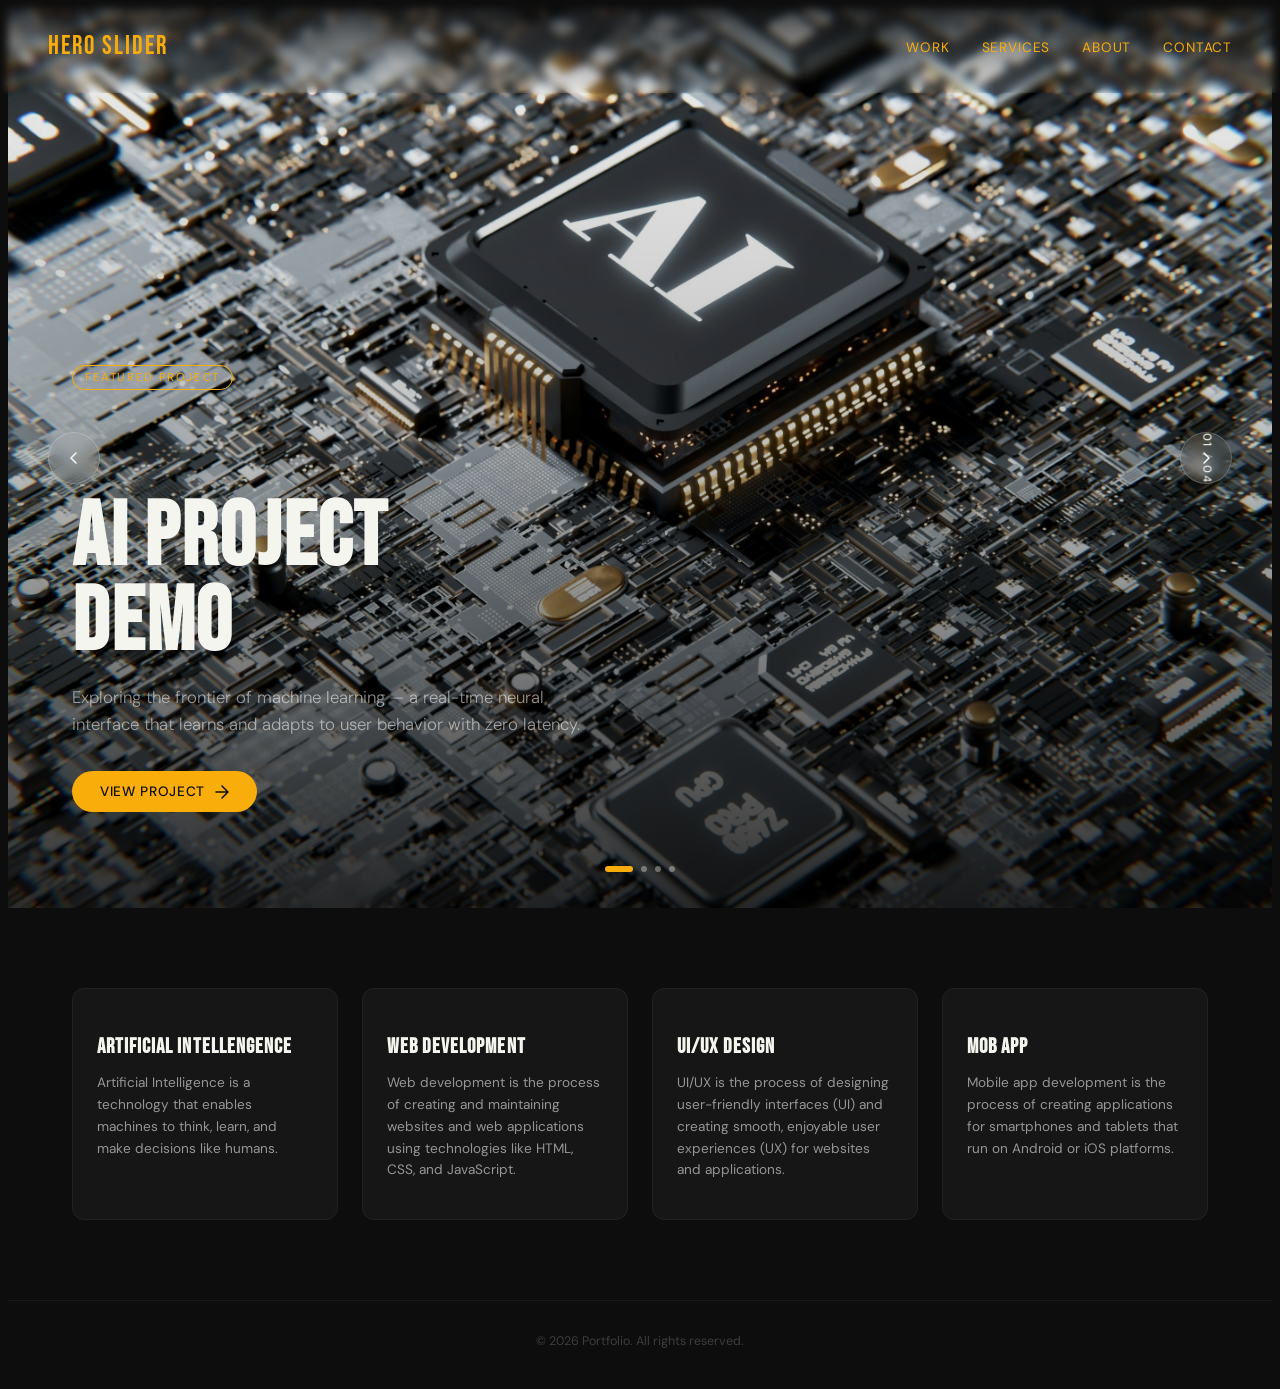
==== index.html @ 9cc0ae4b "Add project files" ====
<!DOCTYPE html>
<html lang="en">
<head>
  <meta charset="UTF-8" />
  <meta name="viewport" content="width=device-width, initial-scale=1.0" />
  <title>Hero Slider</title>
  <link rel="stylesheet" href="style.css">
  <link href="https://fonts.googleapis.com/css2?family=Bebas+Neue&family=DM+Sans:wght@300;400;500&display=swap" rel="stylesheet" />
</head>
<body>

<!-- NAV -->
<nav aria-label="Main navigation">
  <div class="head">Hero Slider</div>
  <ul class="nav-list">
    <li><a href="#">Work</a></li>
    <li><a href="#">Services</a></li>
    <li><a href="#">About</a></li>
    <li><a href="#">Contact</a></li>
  </ul>
</nav>

<!-- HERO SLIDER -->
<section id="hero" aria-label="Featured projects and services slider" role="region">

  <!-- Slides -->
  <article class="slide active" aria-hidden="false">
    <div class="slide-bg" style="background-image: url('images/AI\ image.jpg')" role="img" aria-label="AI neural network visualization"></div>
    <div class="slide-overlay"></div>
    <div class="slide-content">
      <span class="slide-tag">Featured Project</span>
      <h1 class="slide-title">AI Project<br>Demo</h1>
      <p class="slide-desc">Exploring the frontier of machine learning — a real-time neural interface that learns and adapts to user behavior with zero latency.</p>
      <a href="#" class="slide-cta" aria-label="View AI Project Demo">View Project
        <svg width="14" height="14" viewBox="0 0 14 14" fill="none" xmlns="http://www.w3.org/2000/svg"><path d="M1 7h12M7 1l6 6-6 6" stroke="currentColor" stroke-width="1.5" stroke-linecap="round" stroke-linejoin="round"/></svg>
      </a>
    </div>
  </article>

  <article class="slide" aria-hidden="true">
    <div class="slide-bg" style="background-image: url('images/Web\ Dev\ img.jpg')" role="img" aria-label="Web development code on screen"></div>
    <div class="slide-overlay"></div>
    <div class="slide-content">
      <span class="slide-tag">Services</span>
      <h1 class="slide-title">Web Dev<br>Services</h1>
      <p class="slide-desc">Frontend development focuses on building the visual and interactive parts of websites using clean code, responsive design, and smooth user experiences.</p>
      <a href="#" class="slide-cta" aria-label="Learn more about web development services">Learn More
        <svg width="14" height="14" viewBox="0 0 14 14" fill="none" xmlns="http://www.w3.org/2000/svg"><path d="M1 7h12M7 1l6 6-6 6" stroke="currentColor" stroke-width="1.5" stroke-linecap="round" stroke-linejoin="round"/></svg>
      </a>
    </div>
  </article>

  <article class="slide" aria-hidden="true">
    <div class="slide-bg" style="background-image: url('images/UIUX\ Design.jpg')" role="img" aria-label="UI/UX design mockups on desk"></div>
    <div class="slide-overlay"></div>
    <div class="slide-content">
      <span class="slide-tag">Design</span>
      <h1 class="slide-title">UX / UI<br>Design</h1>
      <p class="slide-desc">Crafting interfaces that feel inevitable. Research-driven, detail-obsessed design systems built to scale across every screen size.</p>
      <a href="#" class="slide-cta" aria-label="View UI/UX design portfolio">View Portfolio
        <svg width="14" height="14" viewBox="0 0 14 14" fill="none" xmlns="http://www.w3.org/2000/svg"><path d="M1 7h12M7 1l6 6-6 6" stroke="currentColor" stroke-width="1.5" stroke-linecap="round" stroke-linejoin="round"/></svg>
      </a>
    </div>
  </article>

  <article class="slide" aria-hidden="true">
    <div class="slide-bg" style="background-image: url('images/Mob\ App\ img.jpg')" role="img" aria-label="Mobile app on smartphone screen"></div>
    <div class="slide-overlay"></div>
    <div class="slide-content">
      <span class="slide-tag">Mobile</span>
      <h1 class="slide-title">Mobile<br>Apps</h1>
      <p class="slide-desc">Cross-platform mobile experiences built with React Native. Smooth, native-feeling apps shipped to both iOS and Android simultaneously.</p>
      <a href="#" class="slide-cta" aria-label="Learn more about mobile app development">Get a Quote
        <svg width="14" height="14" viewBox="0 0 14 14" fill="none" xmlns="http://www.w3.org/2000/svg"><path d="M1 7h12M7 1l6 6-6 6" stroke="currentColor" stroke-width="1.5" stroke-linecap="round" stroke-linejoin="round"/></svg>
      </a>
    </div>
  </article>

  <!-- Controls -->
  <button class="arrow" id="prev-btn" aria-label="Previous slide">
    <svg width="18" height="18" viewBox="0 0 18 18" fill="none"><path d="M11 4L6 9l5 5" stroke="currentColor" stroke-width="1.6" stroke-linecap="round" stroke-linejoin="round"/></svg>
  </button>
  <button class="arrow" id="next-btn" aria-label="Next slide">
    <svg width="18" height="18" viewBox="0 0 18 18" fill="none"><path d="M7 4l5 5-5 5" stroke="currentColor" stroke-width="1.6" stroke-linecap="round" stroke-linejoin="round"/></svg>
  </button>

  <!-- Dots -->
  <div class="dots" role="tablist" aria-label="Slide indicators"></div>

  <!-- Slide counter -->
  <div class="slide-counter" aria-hidden="true">
    <span id="cur-num">01</span> / <span id="tot-num">04</span>
  </div>

  <!-- Progress bar -->
  <!-- <div class="progress" id="progress-bar" aria-hidden="true"></div> -->
</section>

<!-- CARD -->
<section class="section-card" aria-label="Services overview">
  <div class="card">
    <h3>Artificial Intellengence</h3>
    <p>Artificial Intelligence is a technology that enables machines to think, learn, and make decisions like humans.</p></div>
  <div class="card">
    <h3>Web Development</h3>
    <p>Web development is the process of creating and maintaining websites and web applications using technologies like HTML, CSS, and JavaScript.</p>
  </div>
  <div class="card">
    <h3>UI/UX Design</h3>
    <p>UI/UX is the process of designing user-friendly interfaces (UI) and creating smooth, enjoyable user experiences (UX) for websites and applications.</p>
  </div>
  <div class="card">
    <h3>MOB APP</h3>
    <p>Mobile app development is the process of creating applications for smartphones and tablets that run on Android or iOS platforms.</p>
  </div>
</section>

<footer>© 2026 Portfolio. All rights reserved.</footer>

<script src="script.js"></script>
</body>
</html>
---- style.css ----
/* *, *::before, *::after { box-sizing: border-box; margin: 0; padding: 0; } */

    :root {
      --accent: #ff8a47;
      --dark: #0d0d0d;
      --light: #f5f5f0;
      --muted: rgba(255,255,255,0.55);
      --transition: 0.75s cubic-bezier(0.77,0,0.18,1);
    }

    html {
        scroll-behavior: smooth;
     }
    body { 
        font-family: 'DM Sans', sans-serif; 
        background: #0d0d0d; 
        color: #f5f5f0; 
        overflow-x: hidden; 
    }

    /* ── NAV ── */
    nav {
      position: fixed;
      padding: 1.25rem 3rem;
      display: flex; 
      align-items: center; 
      justify-content: space-between;
      top: 0; 
      left: 0; 
      right: 0; 
      z-index: 100;
      background: linear-gradient(to bottom, rgba(13,13,13,0.85), transparent);
      backdrop-filter: blur(4px);
    }
    .head { 
        font-family: 'Bebas Neue', sans-serif; 
        font-size: 1.6rem; 
        letter-spacing: 0.08em; 
        color: #f8ad0b; 
    }
    .nav-list { 
        display: flex;
        gap: 2rem; 
        list-style: none; 
    }
    .nav-list a { 
        text-decoration: none; 
        color: #f8ad0b;
        font-size: 0.85rem; 
        letter-spacing: 0.06em; 
        text-transform: uppercase; 
        transition: color 0.2s; 
    }
    .nav-list a:hover {
        color:#f5f5f0; 
    }
    /* ── SLIDER ── */
    #hero {
      position: relative; 
      width: 100%; 
      height: 100vh;
      overflow: hidden; 
      background: #0d0d0d;
    }
    .slide {
      position: absolute; 
      inset: 0;
      display: flex; 
      align-items: flex-end;
      opacity: 0; 
      transform: scale(1.04);
      transition: opacity 0.75s cubic-bezier(0.77,0,0.18,1), transform 0.75s cubic-bezier(0.77,0,0.18,1);
      pointer-events: none;
    }
    .slide.active { 
        opacity: 1; 
        transform: scale(1); 
        pointer-events: auto;
    }
    .slide.prev { 
        opacity: 0; 
        transform: scale(0.97); 
    }

    .slide-bg {
      position: absolute; 
      inset: 0;
      background-size: cover; 
      background-position: center;
      transition: transform 8s linear;
    }
    .slide.active .slide-bg { 
        transform: scale(1.06); 
    }

    .slide-overlay {
      position: absolute; 
      inset: 0;
      background: linear-gradient(to top, rgba(0,0,0,0.82) 0%, rgba(0,0,0,0.25) 50%, rgba(0,0,0,0.05) 100%);
    }

    .slide-content {
      position: relative; 
      z-index: 2;
      padding: 0 5vw 6rem;
      max-width: 760px;
      transform: translateY(24px);
      opacity: 0;
      transition: transform 0.7s 0.25s cubic-bezier(0.22,1,0.36,1), opacity 0.7s 0.25s ease;
    }
    .slide.active .slide-content { 
        transform: translateY(0); 
        opacity: 1; 
    }

    .slide-tag {
      display: inline-block; 
      margin-bottom: 1rem;
      font-size: 0.72rem; 
      letter-spacing: 0.14em; 
      text-transform: uppercase;
      color: #f8ad0b; 
      border: 1px solid #f8ad0b;
      padding: 4px 12px; 
      border-radius: 100px;
    }

    .slide-title {
      font-family: 'Bebas Neue', sans-serif;
      font-size: clamp(2.8rem, 7vw, 6rem);
      line-height: 0.95; 
      letter-spacing: 0.02em;
      color: #f5f5f0; 
      margin-bottom: 1.1rem;
    }

    .slide-desc {
      font-size: clamp(0.9rem, 1.5vw, 1.05rem); 
      font-weight: 300;
      color: rgba(255,255,255,0.55); 
      line-height: 1.65; 
      max-width: 520px;
      margin-bottom: 2rem;
    }
    .slide-cta {
      display: inline-flex; 
      align-items: center;
      gap: 10px;
      text-decoration: none; 
      font-size: 0.85rem; 
      font-weight: 500;
      letter-spacing: 0.05em; 
      text-transform: uppercase;
      background: #f8ad0b; 
      color: #0d0d0d;
      padding: 0.75rem 1.75rem; 
      border-radius: 100px;
      transition: transform 0.2s, box-shadow 0.2s, background 0.2s;
    }
    .slide-cta:hover { 
        transform: scale(1.05); 
        box-shadow: 0 0 28px rgba(232,255,71,0.35); 
    }
    .slide-cta svg { 
        transition: transform 0.2s; 
    }
    .slide-cta:hover svg { 
        transform: translateX(4px); 
    }

    /* ── ARROWS ── */
    .arrow {
      position: absolute; 
      top: 50%; 
      transform: translateY(-50%);
      z-index: 10; 
      cursor: pointer;
      width: 52px; 
      height: 52px; 
      border-radius: 50%;
      border: 1px solid rgba(255,255,255,0.2);
      background: rgba(255,255,255,0.06);
      backdrop-filter: blur(8px);
      display: flex; 
      align-items: center; 
      justify-content: center;
      color: #f5f5f0; 
      transition: background 0.2s, border-color 0.2s, transform 0.2s;
    }
    .arrow:hover { 
        background: #f8ad0b; 
        border-color: #f8ad0b; 
        color: rgba(255,255,255,0.55); 
        transform: translateY(-50%) scale(1.08); 
    }
    .arrow:focus-visible { 
        outline: 2px solid #f8ad0b; 
        outline-offset: 3px; 
    }
    #prev-btn { 
        left: 2.5rem; 
    }
    #next-btn { 
        right: 2.5rem; 
    }

    /* ── DOTS ── */
    .dots {
      position: absolute; 
      bottom: 2.25rem; 
      left: 50%; 
      transform: translateX(-50%);
      z-index: 10; 
      display: flex; 
      gap: 8px; 
      align-items: center;
    }
    .dot {
      width: 6px; 
      height: 6px; 
      border-radius: 100px;
      background: rgba(255,255,255,0.35);
      cursor: pointer; 
      transition: width 0.3s, background 0.3s;
      border: none; padding: 0;
    }
    .dot.active {
         width: 28px; 
        background: #f8ad0b; 
    }
    /* ── SLIDE COUNT ── */
    .slide-counter {
      position: absolute; 
      top: 50%; 
      right: 2.5rem;
      transform: translateY(-50%) rotate(90deg);
      z-index: 10; 
      font-size: 0.72rem; 
      align-items: center;
      letter-spacing: 0.1em;
      color: rgba(255,255,255,0.55); 
      display: flex; 
      gap: 6px; 
    }
    .slide-counter span { 
        color: #f5f5f0; 
        font-weight: 500; }
    /* ── RESPONSIVE ── */
    @media (max-width: 768px) {
      nav { 
        padding: 1rem 1.5rem; 
    }
      .nav-list { 
        display: none; 
    }
      .slide-content { 
        padding: 0 1.5rem 5rem; 
    }
      #prev-btn { 
        left: 1rem; 
    }
      #next-btn { 
        right: 1rem; 
    }
      .slide-counter { 
        display: none; 
    }
      .arrow { 
        width: 42px; 
        height: 42px; 
    }
    }

    /* ── CARD ── */
    .section-card {
      padding: 5rem 5vw;
      display: grid; 
      grid-template-columns: repeat(auto-fit, minmax(220px, 1fr));
      gap: 1.5rem;
       background: #0d0d0d;
    }
    .card {
      background: #161616; 
      border: 1px solid #222;
      border-radius: 12px; 
      padding: 1.5rem;
      transition: border-color 0.2s, transform 0.2s;
    }
    .card:hover { 
        border-color: #f8ad0b; 
        transform: translateY(-4px); 
    }
    .card h3 { 
        font-family: 'Bebas Neue', sans-serif; 
        font-size: 1.3rem; 
        letter-spacing: 0.05em;
         margin-bottom: 0.5rem; 
         color: #f5f5f0; 
        }
    .card p { 
        font-size: 0.85rem; 
        color: rgba(255,255,255,0.55); 
        line-height: 1.6; 
    }

    footer {
      text-align: center;
      padding: 2rem;
      font-size: 0.78rem; 
      color: rgba(255,255,255,0.2);
      border-top: 1px solid #1a1a1a;
    }
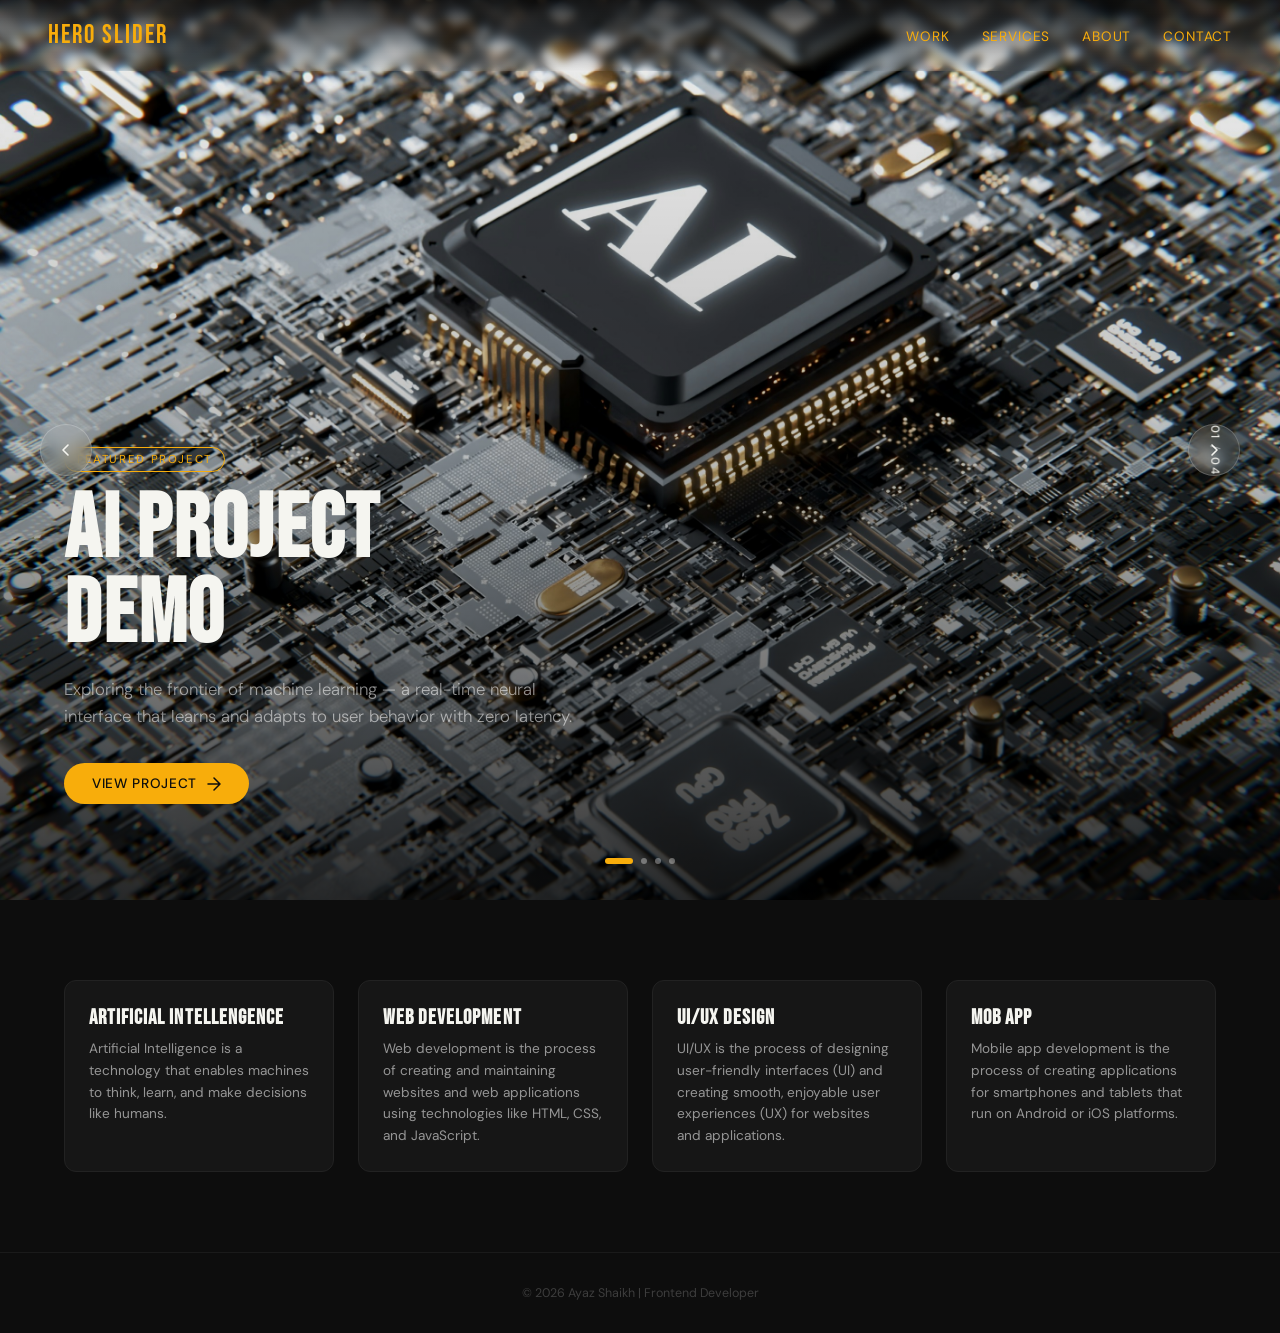
==== commit 4cc10cb1: "Add files via upload" ====
--- a/index.html
+++ b/index.html
@@ -115,7 +115,7 @@
   </div>
 </section>
 
-<footer>© 2026 Portfolio. All rights reserved.</footer>
+<footer>© 2026 Ayaz Shaikh | Frontend Developer</footer>
 
 <script src="script.js"></script>
 </body>
--- a/style.css
+++ b/style.css
@@ -1,13 +1,8 @@
-    /* *, *::before, *::after { box-sizing: border-box; margin: 0; padding: 0; } */
-
-    :root {
-      --accent: #ff8a47;
-      --dark: #0d0d0d;
-      --light: #f5f5f0;
-      --muted: rgba(255,255,255,0.55);
-      --transition: 0.75s cubic-bezier(0.77,0,0.18,1);
-    }
-
+*{
+  padding: 0;
+  margin: 0;
+  box-sizing: border-box;
+}
     html {
         scroll-behavior: smooth;
      }
